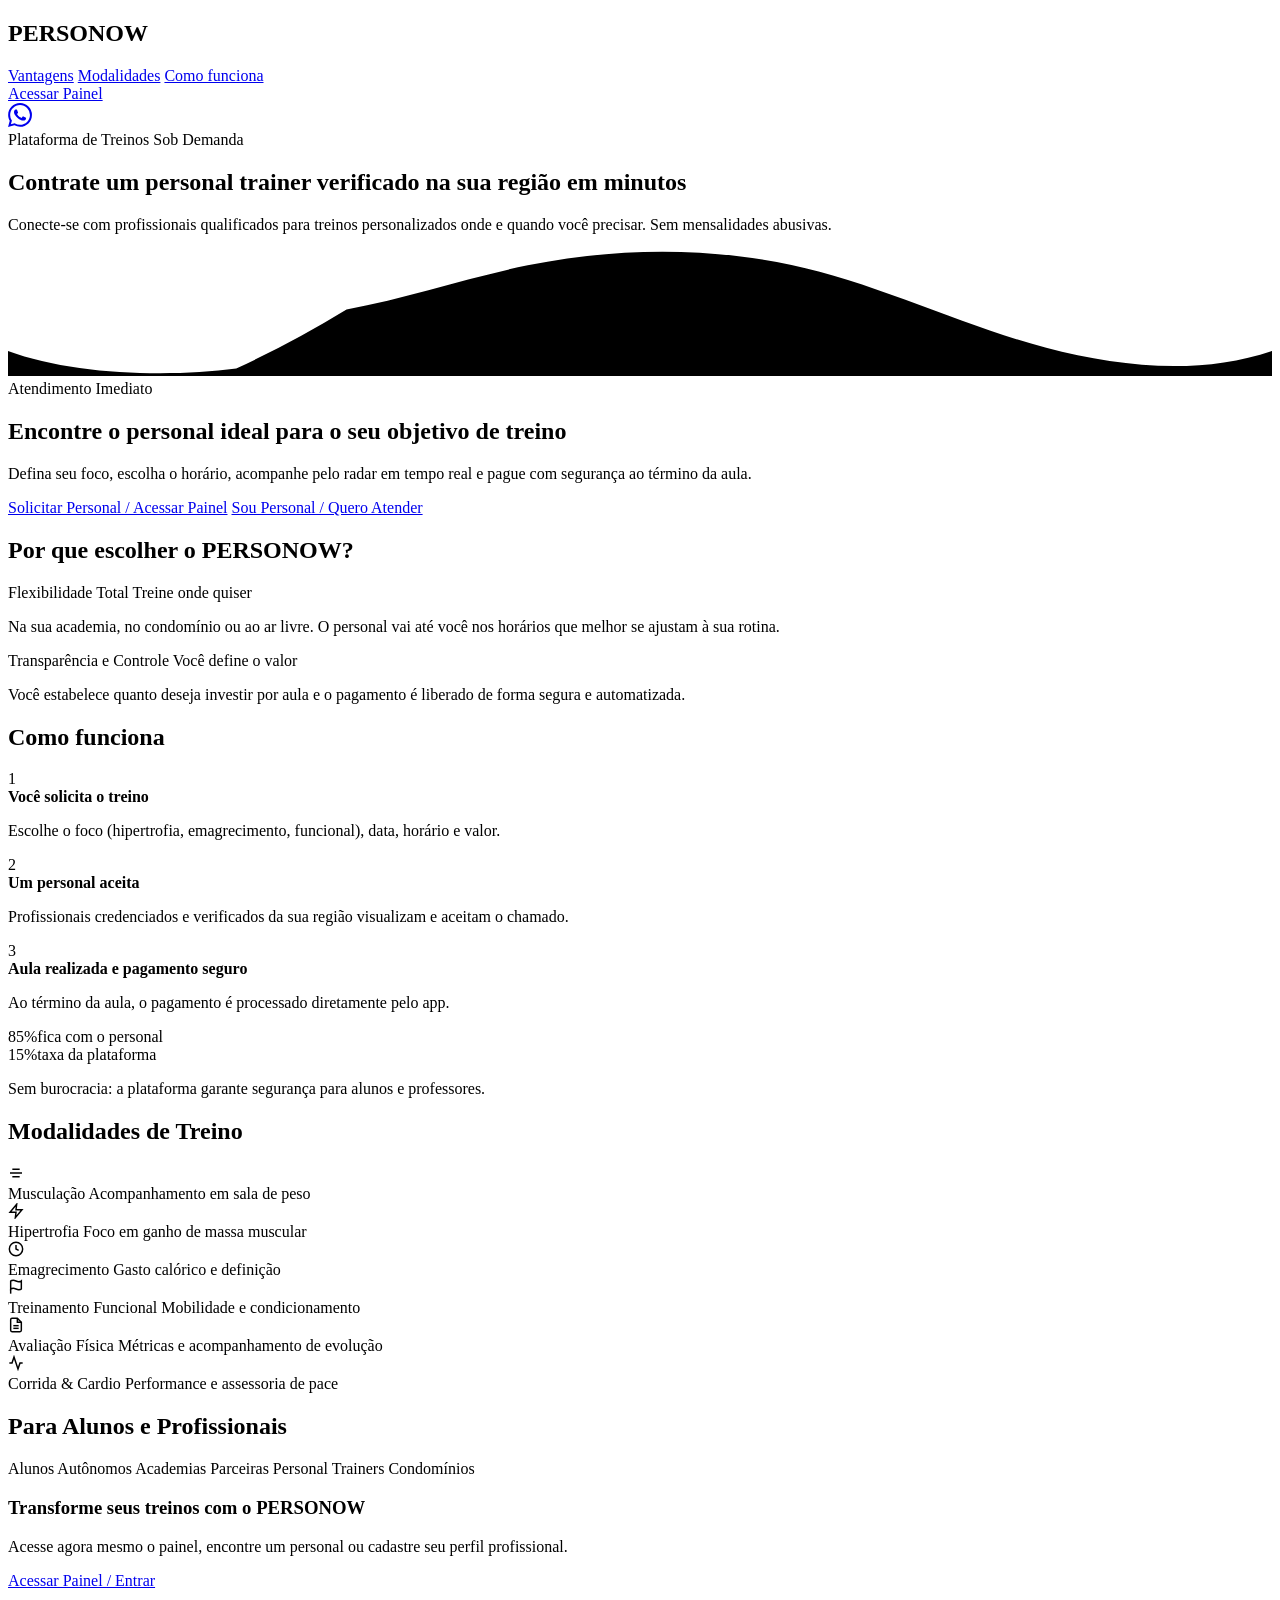
==== landing.html @ 55648a83 "Create landing.html" ====
<!DOCTYPE html>
<html lang="pt-BR">
<head>
    <meta charset="UTF-8">
    <meta name="viewport" content="width=device-width, initial-scale=1.0, viewport-fit=cover">
    <title>PERSONOW - Treinos e Aulas Sob Demanda</title>
    <link rel="stylesheet" href="style-landing.css">
    <link rel="manifest" href="manifest.json">
    <meta name="theme-color" content="#07090e">
</head>
<body>

    <!-- NAVBAR FIXED SAAS -->
    <header class="navbar-landing">
        <div class="nav-container">
            <h2 class="nav-logo">PERSONO<span>W</span></h2>
            <nav class="nav-links">
                <a href="#roi-calculo">Vantagens</a>
                <a href="#solucoes">Modalidades</a>
                <a href="#como-funciona">Como funciona</a>
            </nav>
            <a href="index.html" class="nav-btn-entrar">Acessar Painel</a>
        </div>
    </header>

    <!-- WHATSAPP FLOAT -->
    <a href="https://wa.me/5519999999999" target="_blank" id="btn-whatsapp-suporte" class="btn-whatsapp" title="Suporte via WhatsApp">
        <svg viewBox="0 0 24 24" fill="currentColor" width="24" height="24">
            <path d="M17.472 14.382c-.297-.149-1.758-.867-2.03-.967-.273-.099-.471-.148-.67.15-.197.297-.767.966-.94 1.164-.173.199-.347.223-.644.075-.297-.15-1.255-.463-2.39-1.475-.883-.788-1.48-1.761-1.653-2.059-.173-.297-.018-.458.13-.606.134-.133.298-.347.446-.52.149-.174.198-.298.298-.497.099-.198.05-.371-.025-.52-.075-.149-.669-1.612-.916-2.207-.242-.579-.487-.5-.669-.51-.173-.008-.371-.01-.57-.01-.198 0-.52.074-.792.372-.272.297-1.04 1.016-1.04 2.479 0 1.462 1.065 2.875 1.213 3.074.149.198 2.096 3.2 5.077 4.487.709.306 1.262.489 1.694.625.712.227 1.36.195 1.871.118.571-.085 1.758-.719 2.006-1.413.248-.694.248-1.289.173-1.413-.074-.124-.272-.198-.57-.347m-5.421 7.403h-.004a9.87 9.87 0 01-5.031-1.378l-.361-.214-3.741.982.998-3.648-.235-.374a9.86 9.86 0 01-1.51-5.26c.001-5.45 4.436-9.884 9.888-9.884 2.64 0 5.122 1.03 6.988 2.898a9.825 9.825 0 012.893 6.994c-.003 5.45-4.437 9.884-9.885 9.884m8.413-18.297A11.815 11.815 0 0012.05 0C5.495 0 .16 5.335.157 11.892c0 2.096.547 4.142 1.588 5.945L.057 24l6.305-1.654a11.882 11.882 0 005.683 1.448h.005c6.554 0 11.89-5.335 11.893-11.893a11.821 11.821 0 00-3.48-8.413Z"/>
        </svg>
    </a>

    <div id="landing-page-container">
        <!-- HERO BANNER TECH B2B -->
        <section class="hero-banner">
            <span class="hero-badge-tech">Plataforma de Treinos Sob Demanda</span>
            <h1 class="hero-headline">Contrate um personal trainer verificado na sua região em minutos</h1>
            <p class="hero-subheadline">Conecte-se com profissionais qualificados para treinos personalizados onde e quando você precisar. Sem mensalidades abusivas.</p>

            <div class="hero-wave">
                <svg viewBox="0 0 1200 120" preserveAspectRatio="none">
                    <path d="M321.39,56.44c58-10.79,114.16-30.13,172-41.86,82.39-16.72,168.19-17.73,250.45-.39C823.78,31,906.67,72,985.66,92.83c70.05,18.48,146.53,26.09,214.34,3V120H0V95.8C59.71,118.06,150.21,121.2,216.7,112.55A1032.12,1032.12,0,0,0,321.39,56.44Z" class="shape-fill"></path>
                </svg>
            </div>
        </section>

        <!-- CARD DE AÇÃO PRINCIPAL -->
        <div class="card-overlap">
            <span class="card-tag">Atendimento Imediato</span>
            <h2 class="card-title">Encontre o personal ideal para o seu objetivo de treino</h2>
            <p class="card-desc">Defina seu foco, escolha o horário, acompanhe pelo radar em tempo real e pague com segurança ao término da aula.</p>

            <a href="index.html" class="btn-main">Solicitar Personal / Acessar Painel</a>
            <a href="personal.html" class="btn-sub">Sou Personal / Quero Atender</a>
        </div>

        <!-- NOVO BLOCO: O VALOR DO TREINO PERSONALIZADO (ROI) -->
        <section class="content-section" id="roi-calculo">
            <h2 class="section-title">Por que escolher o PERSONOW?</h2>
            
            <div class="roi-card-box">
                <div class="roi-item border-highlight">
                    <span class="roi-tag red">Flexibilidade Total</span>
                    <span class="roi-number">Treine onde quiser</span>
                    <p class="roi-desc">Na sua academia, no condomínio ou ao ar livre. O personal vai até você nos horários que melhor se ajustam à sua rotina.</p>
                </div>

                <div class="roi-item green-bg">
                    <span class="roi-tag green">Transparência e Controle</span>
                    <span class="roi-number green-text">Você define o valor</span>
                    <p class="roi-desc">Você estabelece quanto deseja investir por aula e o pagamento é liberado de forma segura e automatizada.</p>
                </div>
            </div>
        </section>

        <!-- COMO FUNCIONA -->
        <section class="content-section" id="como-funciona">
            <h2 class="section-title">Como funciona</h2>
            <div class="how-list">
                <div class="how-step"><span class="how-n">1</span><div><strong>Você solicita o treino</strong><p>Escolhe o foco (hipertrofia, emagrecimento, funcional), data, horário e valor.</p></div></div>
                <div class="how-step"><span class="how-n">2</span><div><strong>Um personal aceita</strong><p>Profissionais credenciados e verificados da sua região visualizam e aceitam o chamado.</p></div></div>
                <div class="how-step"><span class="how-n">3</span><div><strong>Aula realizada e pagamento seguro</strong><p>Ao término da aula, o pagamento é processado diretamente pelo app.</p></div></div>
            </div>
            <div class="split-box">
                <div><span class="split-num">85%</span><span class="split-txt">fica com o personal</span></div>
                <div><span class="split-num alt">15%</span><span class="split-txt">taxa da plataforma</span></div>
            </div>
            <p class="split-note">Sem burocracia: a plataforma garante segurança para alunos e professores.</p>
        </section>

        <!-- MODALIDADES DE TREINO -->
        <section class="content-section" id="solucoes" style="padding-top: 0;">
            <h2 class="section-title">Modalidades de Treino</h2>
            <div class="services-grid-mobile">
                <div class="service-pill">
                    <div class="service-pill-icon">
                        <svg width="16" height="16" viewBox="0 0 24 24" fill="none" stroke="currentColor" stroke-width="2.2"><path d="M6.5 6.5h11M6.5 17.5h11M3 12h18"/></svg>
                    </div>
                    <div>
                        <span class="service-pill-label">Musculação</span>
                        <span class="service-pill-sub">Acompanhamento em sala de peso</span>
                    </div>
                </div>

                <div class="service-pill">
                    <div class="service-pill-icon">
                        <svg width="16" height="16" viewBox="0 0 24 24" fill="none" stroke="currentColor" stroke-width="2.2"><path d="M13 2L3 14h9l-1 8 10-12h-9l1-8z"/></svg>
                    </div>
                    <div>
                        <span class="service-pill-label">Hipertrofia</span>
                        <span class="service-pill-sub">Foco em ganho de massa muscular</span>
                    </div>
                </div>

                <div class="service-pill">
                    <div class="service-pill-icon">
                        <svg width="16" height="16" viewBox="0 0 24 24" fill="none" stroke="currentColor" stroke-width="2.2"><circle cx="12" cy="12" r="10"/><polyline points="12 6 12 12 16 14"/></svg>
                    </div>
                    <div>
                        <span class="service-pill-label">Emagrecimento</span>
                        <span class="service-pill-sub">Gasto calórico e definição</span>
                    </div>
                </div>

                <div class="service-pill">
                    <div class="service-pill-icon">
                        <svg width="16" height="16" viewBox="0 0 24 24" fill="none" stroke="currentColor" stroke-width="2.2"><path d="M4 15s1-1 4-1 5 2 8 2 4-1 4-1V3s-1 1-4 1-5-2-8-2-4 1-4 1z"/><line x1="4" y1="22" x2="4" y2="15"/></svg>
                    </div>
                    <div>
                        <span class="service-pill-label">Treinamento Funcional</span>
                        <span class="service-pill-sub">Mobilidade e condicionamento</span>
                    </div>
                </div>

                <div class="service-pill">
                    <div class="service-pill-icon">
                        <svg width="16" height="16" viewBox="0 0 24 24" fill="none" stroke="currentColor" stroke-width="2.2"><path d="M14 2H6a2 2 0 0 0-2 2v16a2 2 0 0 0 2 2h12a2 2 0 0 0 2-2V8z"/><polyline points="14 2 14 8 20 8"/><line x1="16" y1="13" x2="8" y2="13"/><line x1="16" y1="17" x2="8" y2="17"/></svg>
                    </div>
                    <div>
                        <span class="service-pill-label">Avaliação Física</span>
                        <span class="service-pill-sub">Métricas e acompanhamento de evolução</span>
                    </div>
                </div>

                <div class="service-pill">
                    <div class="service-pill-icon">
                        <svg width="16" height="16" viewBox="0 0 24 24" fill="none" stroke="currentColor" stroke-width="2.2"><path d="M22 12h-4l-3 9L9 3l-3 9H2"/></svg>
                    </div>
                    <div>
                        <span class="service-pill-label">Corrida & Cardio</span>
                        <span class="service-pill-sub">Performance e assessoria de pace</span>
                    </div>
                </div>
            </div>
        </section>

        <!-- PARCEIROS E FOOTER BANNER -->
        <section class="content-section" style="padding-top: 0; padding-bottom: 60px;">
            <h2 class="section-title">Para Alunos e Profissionais</h2>
            
            <div class="partners-wrapper">
                <span class="partner-pill">Alunos Autônomos</span>
                <span class="partner-pill">Academias Parceiras</span>
                <span class="partner-pill">Personal Trainers</span>
                <span class="partner-pill">Condomínios</span>
            </div>

            <div class="footer-cta-box">
                <h3>Transforme seus treinos com o PERSONOW</h3>
                <p>Acesse agora mesmo o painel, encontre um personal ou cadastre seu perfil profissional.</p>
                <a href="index.html" class="btn-main" style="max-width: 280px; margin: 0 auto;">
                    Acessar Painel / Entrar
                </a>
            </div>
        </section>
    </div>

</body>
</html>
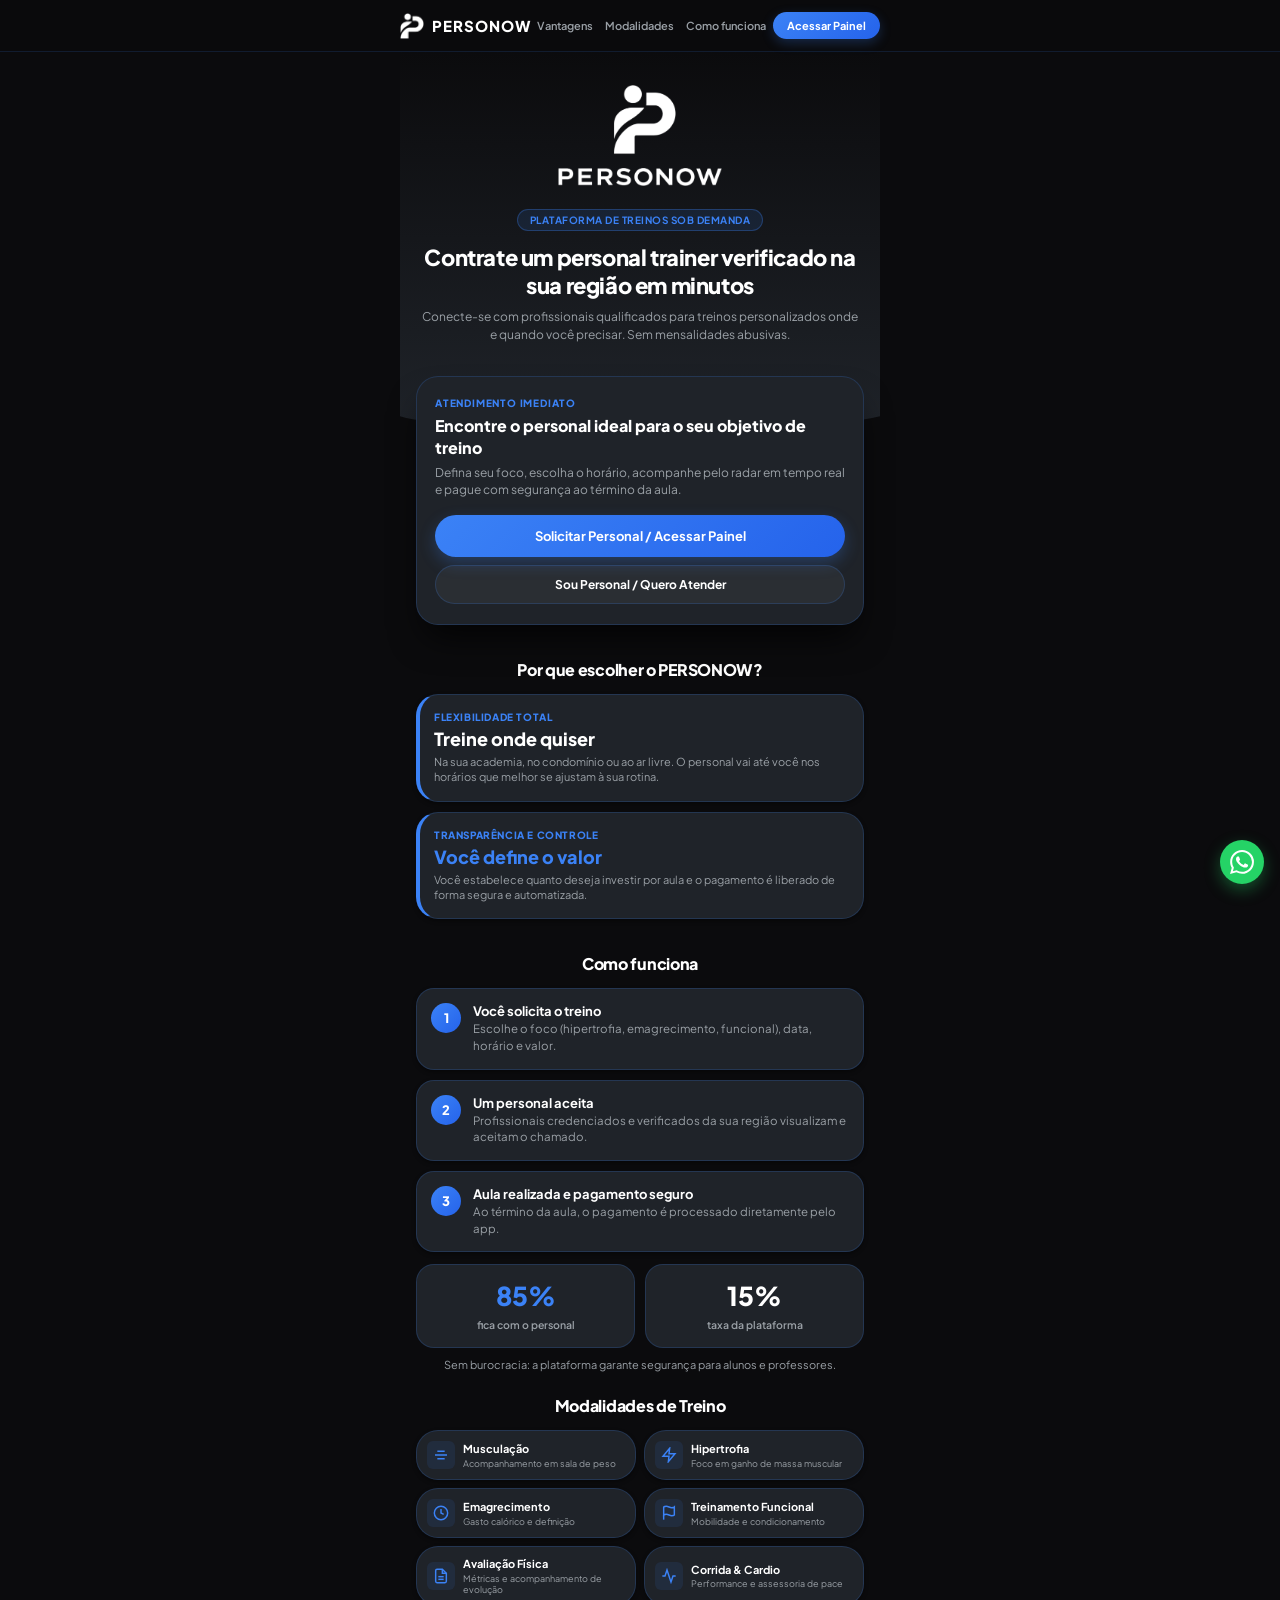
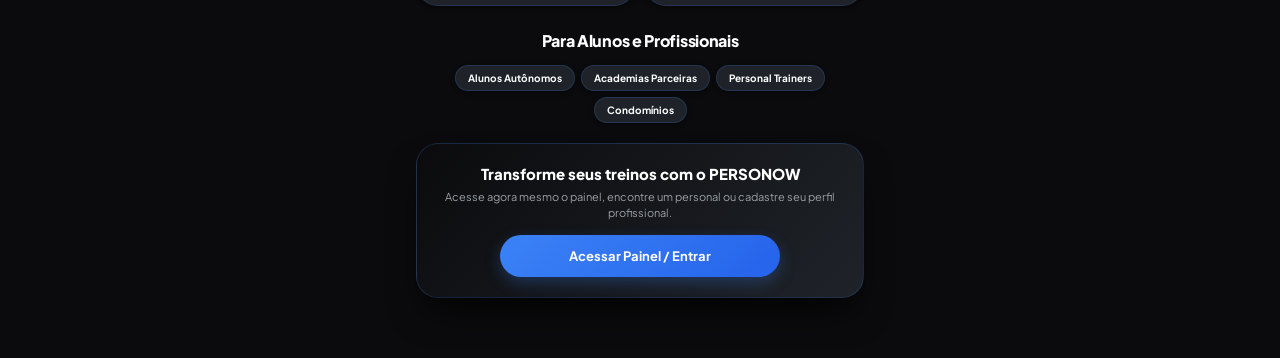
==== commit 93f3342b: "Update landing.html" ====
--- a/landing.html
+++ b/landing.html
@@ -6,6 +6,8 @@
     <title>PERSONOW - Treinos e Aulas Sob Demanda</title>
     <link rel="stylesheet" href="style-landing.css">
     <link rel="manifest" href="manifest.json">
+    <link rel="icon" type="image/png" href="icon-192.png">
+    <link rel="apple-touch-icon" href="icon-192.png">
     <meta name="theme-color" content="#07090e">
 </head>
 <body>
@@ -13,7 +15,7 @@
     <!-- NAVBAR FIXED SAAS -->
     <header class="navbar-landing">
         <div class="nav-container">
-            <h2 class="nav-logo">PERSONO<span>W</span></h2>
+            <a href="landing.html" class="nav-logo-link" aria-label="PERSONOW"><img src="logo-simbolo-branco.png" alt="" class="nav-logo-img"><span class="nav-logo-text">PERSONOW</span></a>
             <nav class="nav-links">
                 <a href="#roi-calculo">Vantagens</a>
                 <a href="#solucoes">Modalidades</a>
@@ -33,6 +35,7 @@
     <div id="landing-page-container">
         <!-- HERO BANNER TECH B2B -->
         <section class="hero-banner">
+            <img src="logo-branco.png" alt="PERSONOW" class="hero-logo">
             <span class="hero-badge-tech">Plataforma de Treinos Sob Demanda</span>
             <h1 class="hero-headline">Contrate um personal trainer verificado na sua região em minutos</h1>
             <p class="hero-subheadline">Conecte-se com profissionais qualificados para treinos personalizados onde e quando você precisar. Sem mensalidades abusivas.</p>
--- a/style-landing.css
+++ b/style-landing.css
@@ -0,0 +1,429 @@
+@import url('https://fonts.googleapis.com/css2?family=Plus+Jakarta+Sans:wght@400;500;600;700;800&display=swap');
+
+:root {
+    --brand-dark: #0B0B0D;
+    --brand-navy: #1F2329;
+    --brand-blue: #3B82F6;
+    --brand-gold: #3B82F6;
+    --brand-gold-dark: #2563EB;
+    --accent-green: #3B82F6;
+    --accent-red: #FF3333;
+    --bg-body: #0B0B0D;
+    --text-main: #FFFFFF;
+    --text-muted: #9AA0A6;
+    --card-border: rgba(59, 130, 246, 0.2);
+    --shadow-sm: 0 2px 4px rgba(0, 0, 0, 0.4);
+    --shadow-md: 0 10px 25px -5px rgba(0, 0, 0, 0.6);
+    --shadow-lg: 0 20px 35px -10px rgba(0, 0, 0, 0.8);
+}
+
+* {
+    box-sizing: border-box;
+    margin: 0;
+    padding: 0;
+}
+
+body, html {
+    width: 100%;
+    background-color: var(--bg-body);
+    font-family: 'Plus Jakarta Sans', -apple-system, BlinkMacSystemFont, sans-serif;
+    color: var(--text-main);
+    overflow-x: hidden;
+    -webkit-font-smoothing: antialiased;
+    scroll-behavior: smooth;
+}
+
+/* NAVBAR TIPO APP SAAS */
+.navbar-landing {
+    background: rgba(11, 11, 13, 0.96);
+    backdrop-filter: blur(12px);
+    -webkit-backdrop-filter: blur(12px);
+    border-bottom: 1px solid rgba(59, 130, 246, 0.15);
+    position: sticky;
+    top: 0;
+    z-index: 1000;
+    padding: 12px 16px;
+}
+
+.nav-container {
+    max-width: 480px;
+    margin: 0 auto;
+    display: flex;
+    align-items: center;
+    justify-content: space-between;
+}
+
+.nav-logo {
+    font-size: 18px;
+    font-weight: 800;
+    color: #FFFFFF;
+    letter-spacing: -0.5px;
+}
+
+.nav-logo span {
+    color: var(--brand-blue);
+}
+
+.nav-links {
+    display: flex;
+    gap: 12px;
+}
+
+.nav-links a {
+    font-size: 11px;
+    color: var(--text-muted);
+    text-decoration: none;
+    font-weight: 600;
+}
+
+.nav-links a:hover {
+    color: #FFFFFF;
+}
+
+.nav-btn-entrar {
+    background: linear-gradient(135deg, var(--brand-blue), #2563EB);
+    color: #FFFFFF;
+    font-size: 11px;
+    font-weight: 700;
+    padding: 7px 14px;
+    border-radius: 8px;
+    text-decoration: none;
+    box-shadow: 0 4px 12px rgba(59, 130, 246, 0.25);
+}
+
+#landing-page-container {
+    width: 100%;
+    max-width: 480px;
+    margin: 0 auto;
+    position: relative;
+    background-color: var(--bg-body);
+}
+
+/* HERO COM HEADLINE DE ALTO IMPACTO */
+.hero-banner {
+    background: linear-gradient(180deg, #0B0B0D 0%, #1F2329 100%);
+    padding: 30px 20px 80px 20px;
+    text-align: center;
+    color: #FFFFFF;
+    position: relative;
+}
+
+.hero-badge-tech {
+    display: inline-block;
+    background: rgba(59, 130, 246, 0.12);
+    border: 1px solid rgba(59, 130, 246, 0.3);
+    padding: 4px 12px;
+    border-radius: 16px;
+    font-size: 10px;
+    font-weight: 700;
+    color: var(--brand-blue);
+    text-transform: uppercase;
+    letter-spacing: 0.5px;
+    margin-bottom: 12px;
+}
+
+.hero-headline {
+    font-size: 22px;
+    font-weight: 800;
+    line-height: 1.3;
+    letter-spacing: -0.4px;
+    color: #FFFFFF;
+    margin-bottom: 8px;
+}
+
+.hero-subheadline {
+    font-size: 12px;
+    color: var(--text-muted);
+    line-height: 1.5;
+    font-weight: 400;
+}
+
+/* ONDA INTEGRADA */
+.hero-wave {
+    position: absolute;
+    bottom: 0;
+    left: 0;
+    width: 100%;
+    overflow: hidden;
+    line-height: 0;
+}
+
+.hero-wave svg {
+    display: block;
+    width: 100%;
+    height: 38px;
+}
+
+.hero-wave .shape-fill {
+    fill: var(--bg-body);
+}
+
+/* CARD DE AÇÃO PRINCIPAL */
+.card-overlap {
+    width: calc(100% - 32px);
+    margin: -48px auto 24px auto;
+    background: #1F2329;
+    border-radius: 18px;
+    padding: 20px 18px;
+    box-shadow: var(--shadow-lg);
+    position: relative;
+    z-index: 10;
+    border: 1px solid var(--card-border);
+}
+
+.card-tag {
+    font-size: 10px;
+    font-weight: 800;
+    color: var(--brand-blue);
+    text-transform: uppercase;
+    letter-spacing: 0.8px;
+    margin-bottom: 6px;
+    display: block;
+}
+
+.card-title {
+    font-size: 16px;
+    font-weight: 800;
+    line-height: 1.35;
+    color: var(--text-main);
+    margin-bottom: 6px;
+}
+
+.card-desc {
+    font-size: 12px;
+    color: var(--text-muted);
+    line-height: 1.45;
+    margin-bottom: 16px;
+}
+
+/* BOTÕES DE AÇÃO */
+.btn-main {
+    background: linear-gradient(135deg, var(--brand-blue) 0%, #2563EB 100%);
+    color: #FFFFFF;
+    font-weight: 700;
+    font-size: 13px;
+    padding: 13px;
+    border-radius: 10px;
+    border: none;
+    width: 100%;
+    cursor: pointer;
+    box-shadow: 0 6px 16px rgba(59, 130, 246, 0.28);
+    display: block;
+    text-align: center;
+    text-decoration: none;
+    margin-bottom: 8px;
+}
+
+.btn-sub {
+    background: rgba(255, 255, 255, 0.05);
+    color: var(--text-main);
+    font-weight: 700;
+    font-size: 12px;
+    padding: 11px;
+    border-radius: 10px;
+    border: 1px solid var(--card-border);
+    width: 100%;
+    display: block;
+    text-align: center;
+    text-decoration: none;
+}
+
+/* BLOCO DE VANTAGENS */
+.roi-card-box {
+    display: flex;
+    flex-direction: column;
+    gap: 10px;
+}
+
+.roi-item {
+    background: #1F2329;
+    border-radius: 14px;
+    padding: 16px 14px;
+    border: 1px solid var(--card-border);
+    box-shadow: var(--shadow-sm);
+    text-align: left;
+}
+
+.roi-item.border-highlight {
+    border-left: 4px solid var(--brand-blue);
+}
+
+.roi-item.green-bg {
+    background: #1F2329;
+    border: 1px solid var(--card-border);
+    border-left: 4px solid var(--brand-blue);
+}
+
+.roi-tag {
+    font-size: 10px;
+    font-weight: 800;
+    text-transform: uppercase;
+    letter-spacing: 0.6px;
+    display: block;
+    margin-bottom: 4px;
+}
+
+.roi-tag.red { color: var(--brand-blue); }
+.roi-tag.green { color: var(--brand-blue); }
+
+.roi-number {
+    font-size: 18px;
+    font-weight: 900;
+    color: var(--text-main);
+    display: block;
+    margin-bottom: 4px;
+}
+
+.roi-number.green-text { color: var(--brand-blue); }
+
+.roi-desc {
+    font-size: 11px;
+    color: var(--text-muted);
+    line-height: 1.4;
+    margin: 0;
+}
+
+/* SEÇÕES COMUNS */
+.content-section {
+    padding: 10px 16px 24px 16px;
+    width: 100%;
+}
+
+.section-title {
+    font-size: 16px;
+    font-weight: 800;
+    color: var(--text-main);
+    text-align: center;
+    margin-bottom: 14px;
+    letter-spacing: -0.3px;
+}
+
+/* SERVIÇOS EM PÍLULAS */
+.services-grid-mobile {
+    display: grid !important;
+    grid-template-columns: 1fr 1fr !important;
+    gap: 8px !important;
+}
+
+.service-pill {
+    background: #1F2329;
+    border: 1px solid var(--card-border);
+    padding: 10px 10px;
+    border-radius: 12px;
+    display: flex !important;
+    align-items: center !important;
+    gap: 8px;
+    box-shadow: var(--shadow-sm);
+}
+
+.service-pill-icon {
+    width: 28px;
+    height: 28px;
+    background: rgba(59, 130, 246, 0.1);
+    color: var(--brand-blue);
+    border-radius: 6px;
+    display: flex;
+    align-items: center;
+    justify-content: center;
+    flex-shrink: 0;
+}
+
+.service-pill-label {
+    font-size: 11px;
+    font-weight: 700;
+    color: var(--text-main);
+    display: block;
+    line-height: 1.2;
+}
+
+.service-pill-sub {
+    font-size: 9px;
+    color: var(--text-muted);
+    display: block;
+    margin-top: 2px;
+}
+
+/* PARCEIROS & FOOTER CTA */
+.partners-wrapper {
+    display: flex;
+    justify-content: center;
+    flex-wrap: wrap;
+    gap: 6px;
+    margin-bottom: 20px;
+}
+
+.partner-pill {
+    background: #1F2329;
+    border: 1px solid var(--card-border);
+    padding: 6px 12px;
+    border-radius: 16px;
+    font-size: 10px;
+    font-weight: 700;
+    color: var(--text-main);
+    box-shadow: var(--shadow-sm);
+}
+
+.footer-cta-box {
+    background: linear-gradient(135deg, #0B0B0D 0%, #1F2329 100%);
+    border-radius: 16px;
+    padding: 20px 16px;
+    color: #FFFFFF;
+    text-align: center;
+    box-shadow: var(--shadow-lg);
+    border: 1px solid var(--card-border);
+}
+
+.footer-cta-box h3 {
+    font-size: 15px;
+    font-weight: 800;
+    margin-bottom: 6px;
+}
+
+.footer-cta-box p {
+    font-size: 11px;
+    color: var(--text-muted);
+    line-height: 1.45;
+    margin-bottom: 14px;
+}
+
+/* WHATSAPP FLOAT */
+.btn-whatsapp {
+    position: fixed;
+    bottom: 16px;
+    right: 16px;
+    background: #25d366;
+    color: white;
+    width: 44px;
+    height: 44px;
+    border-radius: 50%;
+    display: flex;
+    align-items: center;
+    justify-content: center;
+    box-shadow: 0 6px 16px rgba(37, 211, 102, 0.35);
+    z-index: 100;
+}
+
+/* COMO FUNCIONA */
+.how-list { display: flex; flex-direction: column; gap: 10px; }
+.how-step { display: flex; gap: 12px; align-items: flex-start; background: #1F2329; border: 1px solid var(--card-border); border-radius: 18px; padding: 14px; box-shadow: var(--shadow-sm); }
+.how-n { flex: 0 0 30px; height: 30px; border-radius: 50%; background: linear-gradient(135deg, var(--brand-blue), #2563EB); color: #FFFFFF; font-weight: 800; font-size: 13px; display: flex; align-items: center; justify-content: center; }
+.how-step strong { font-size: 13px; color: var(--text-main); display: block; margin-bottom: 2px; }
+.how-step p { font-size: 11.5px; color: var(--text-muted); line-height: 1.45; margin: 0; }
+.split-box { display: grid; grid-template-columns: 1fr 1fr; gap: 10px; margin-top: 12px; }
+.split-box > div { background: #1F2329; border: 1px solid var(--card-border); border-radius: 18px; padding: 14px 10px; text-align: center; }
+.split-num { display: block; font-size: 26px; font-weight: 800; color: var(--brand-blue); }
+.split-num.alt { color: var(--text-main); }
+.split-txt { font-size: 10.5px; color: var(--text-muted); font-weight: 600; }
+.split-note { text-align: center; font-size: 11px; color: var(--text-muted); margin-top: 10px; }
+
+/* Arredondamento */
+.btn-main, .btn-sub, .nav-btn-entrar { border-radius: 999px; }
+.card-overlap, .roi-item, .service-pill, .footer-cta-box { border-radius: 22px; }
+.partner-pill, .hero-badge-tech { border-radius: 999px; }
+
+/* Logo PERSONOW */
+.nav-logo-link { display: flex; align-items: center; gap: 8px; text-decoration: none; }
+.nav-logo-img { height: 26px; width: auto; display: block; }
+.nav-logo-text { font-size: 15px; font-weight: 800; color: #FFFFFF; letter-spacing: 1px; }
+.hero-logo { display: block; width: 170px; max-width: 60%; height: auto; margin: 0 auto 18px; }
+@media (max-width: 440px) { .nav-logo-text { display: none; } .nav-links { gap: 10px; } }
